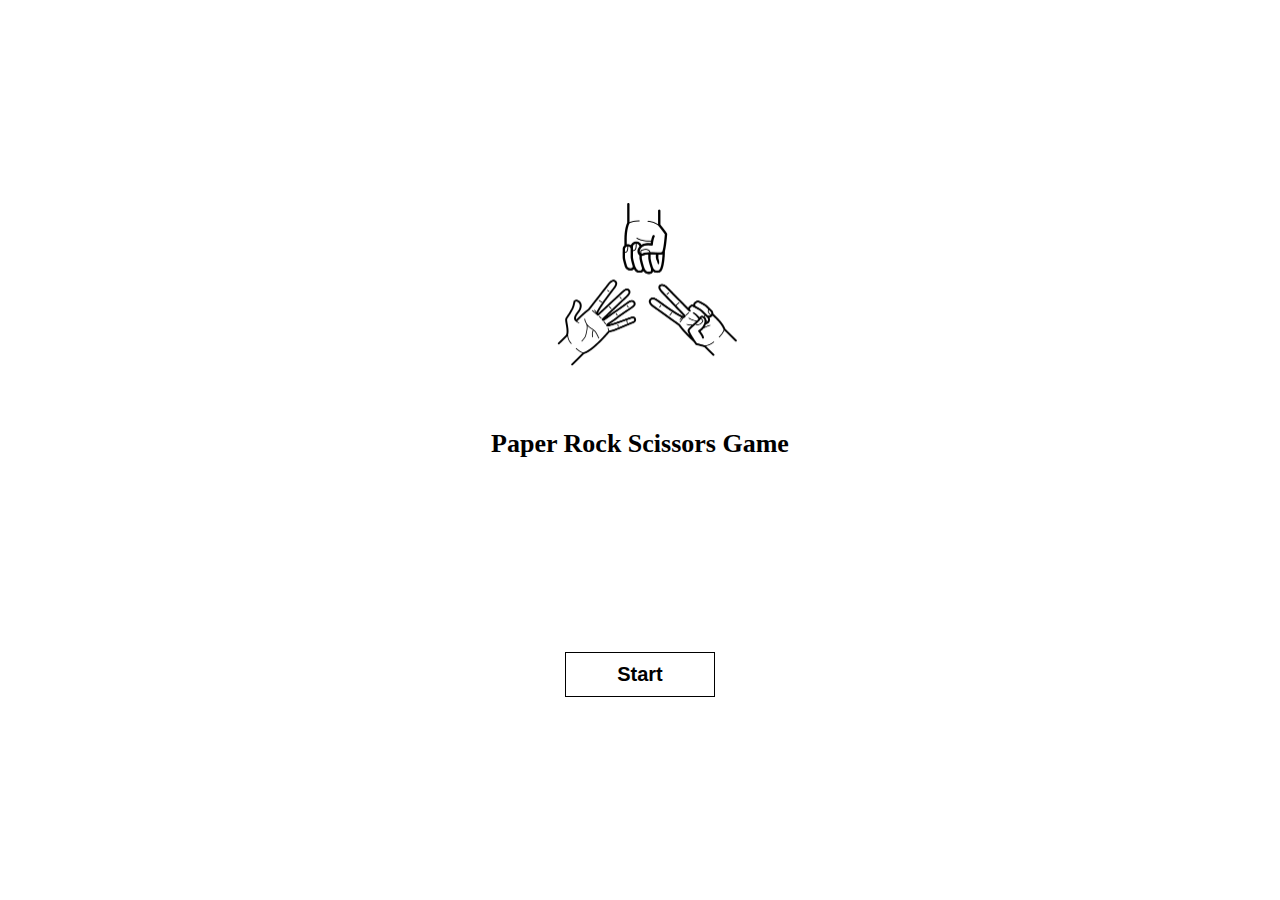
==== index.html @ 4ccbe16c "Merge pull request #3 from noldas/mobile-main-page" ====
<!DOCTYPE html>
<html lang="en">
  <head>
    <meta charset="UTF-8" />
    <meta
      name="viewport"
      content="width=device-width, user-scalable=no, initial-scale=1.0, maximum-scale=1.0, minimum-scale=1.0"
    />
    <meta http-equiv="X-UA-Compatible" content="ie=edge" />
    <link rel="stylesheet" href="/assets/styles/style.css" />
    <meta name="description" content="Rock Paper Scissors web game" />
    <title>Rock Paper Scissors</title>
  </head>
  <body>
    <nav>
      <div class="menu-container">
        <div class="menu-icon"></div>
        <div class="menu-icon"></div>
        <div class="menu-icon"></div>
      </div>
    </nav>
    <main>
      <div class="hero">
        <img src="/assets/images/hero.png" alt="rock paper scissors" />
        <h1>Paper Rock Scissors Game</h1>
      </div>
      <button>Start</button>
    </main>
  </body>
</html>
---- assets/styles/style.css ----
* {
  margin: 0;
  padding: 0;
  box-sizing: border-box;
}

body {
  max-width: 540px;
  margin: 0 auto;
  text-align: center;
}

nav .menu {
  display: flex;
  flex-direction: column;
  position: absolute;
  right: 15px;
  top: 15px;
  gap: 5px;
}

.menu-icons {
  width: 24px;
  height: 3px;
  background-color: black;
}

main {
  padding: 10px 30px;
  height: 100vh;
  display: flex;
  flex-direction: column;
  justify-content: space-evenly;
  align-items: center;
}

.hero img {
  max-width: 200px;
  margin-bottom: 50px;
}

.hero h1 {
  max-width: 300px;
  font-size: 26px;
}

main button {
  padding: 10px;
  width: 150px;
  border: 1px solid black;
  background-color: #fff;
  font-size: 20px;
  font-weight: 600;
}
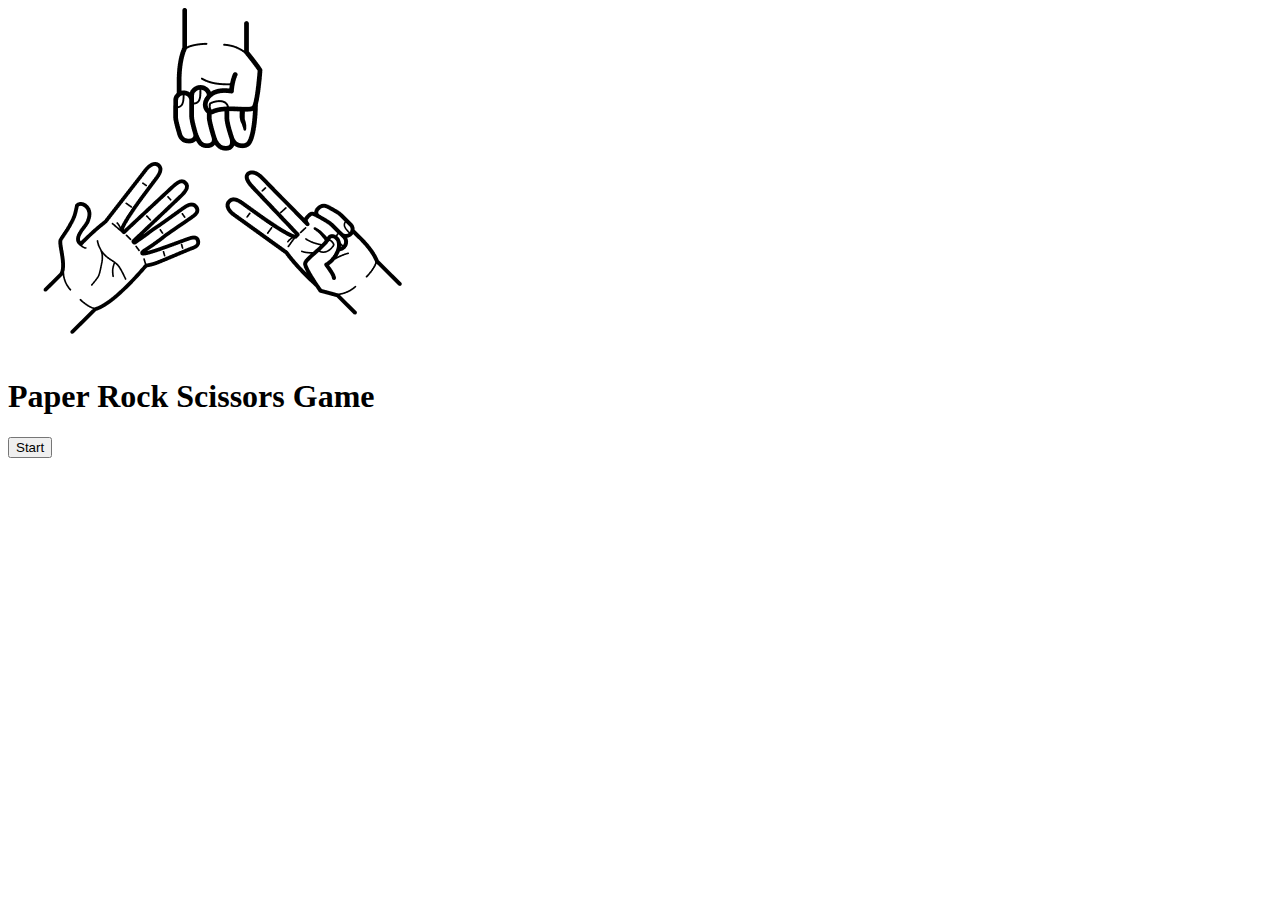
==== commit fd769c6b: "Update index.html" ====
--- a/index.html
+++ b/index.html
@@ -7,7 +7,7 @@
       content="width=device-width, user-scalable=no, initial-scale=1.0, maximum-scale=1.0, minimum-scale=1.0"
     />
     <meta http-equiv="X-UA-Compatible" content="ie=edge" />
-    <link rel="stylesheet" href="/assets/styles/style.css" />
+    <link rel="stylesheet" href="/assets/styles/index.css" />
     <meta name="description" content="Rock Paper Scissors web game" />
     <title>Rock Paper Scissors</title>
   </head>
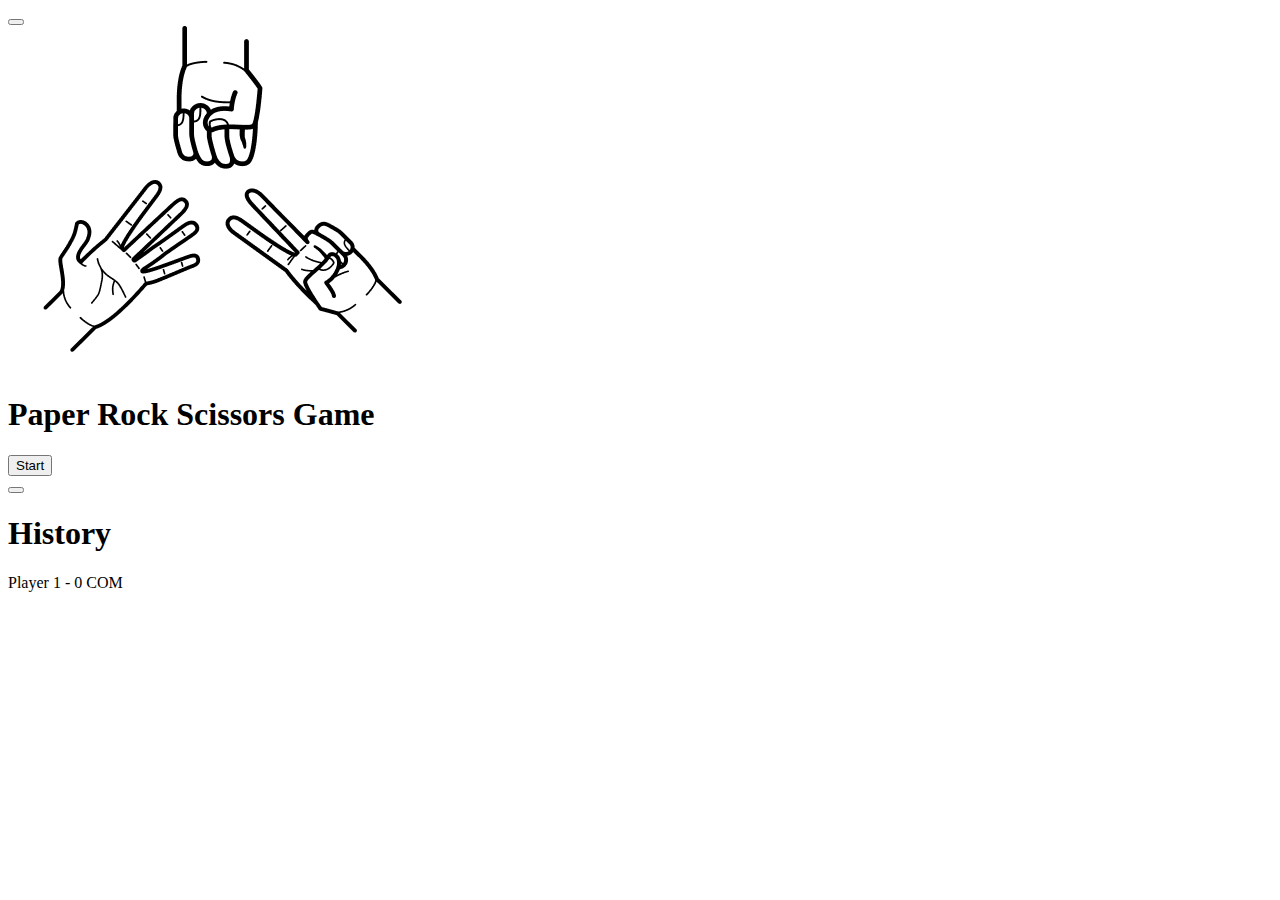
==== commit 5ca1fd31: "Update index.html" ====
--- a/index.html
+++ b/index.html
@@ -13,12 +13,13 @@
   </head>
   <body>
     <nav>
-      <div class="menu-container">
+      <button class="menu-container">
         <div class="menu-icon"></div>
         <div class="menu-icon"></div>
         <div class="menu-icon"></div>
-      </div>
+      </button>
     </nav>
+
     <main>
       <div class="hero">
         <img src="/assets/images/hero.png" alt="rock paper scissors" />
@@ -26,5 +27,19 @@
       </div>
       <button>Start</button>
     </main>
+    <aside>
+      <button class="x-mark-container">
+        <div class="x-mark-line 1"></div>
+        <div class="x-mark-line 2"></div>
+      </button>
+      <h1>History</h1>
+      <div class="history-score">
+        Player
+        <span id="player-history">1</span>
+        -
+        <span id="computer-history">0</span> COM
+      </div>
+    </aside>
+    <script src="./assets/js/index.js"></script>
   </body>
 </html>
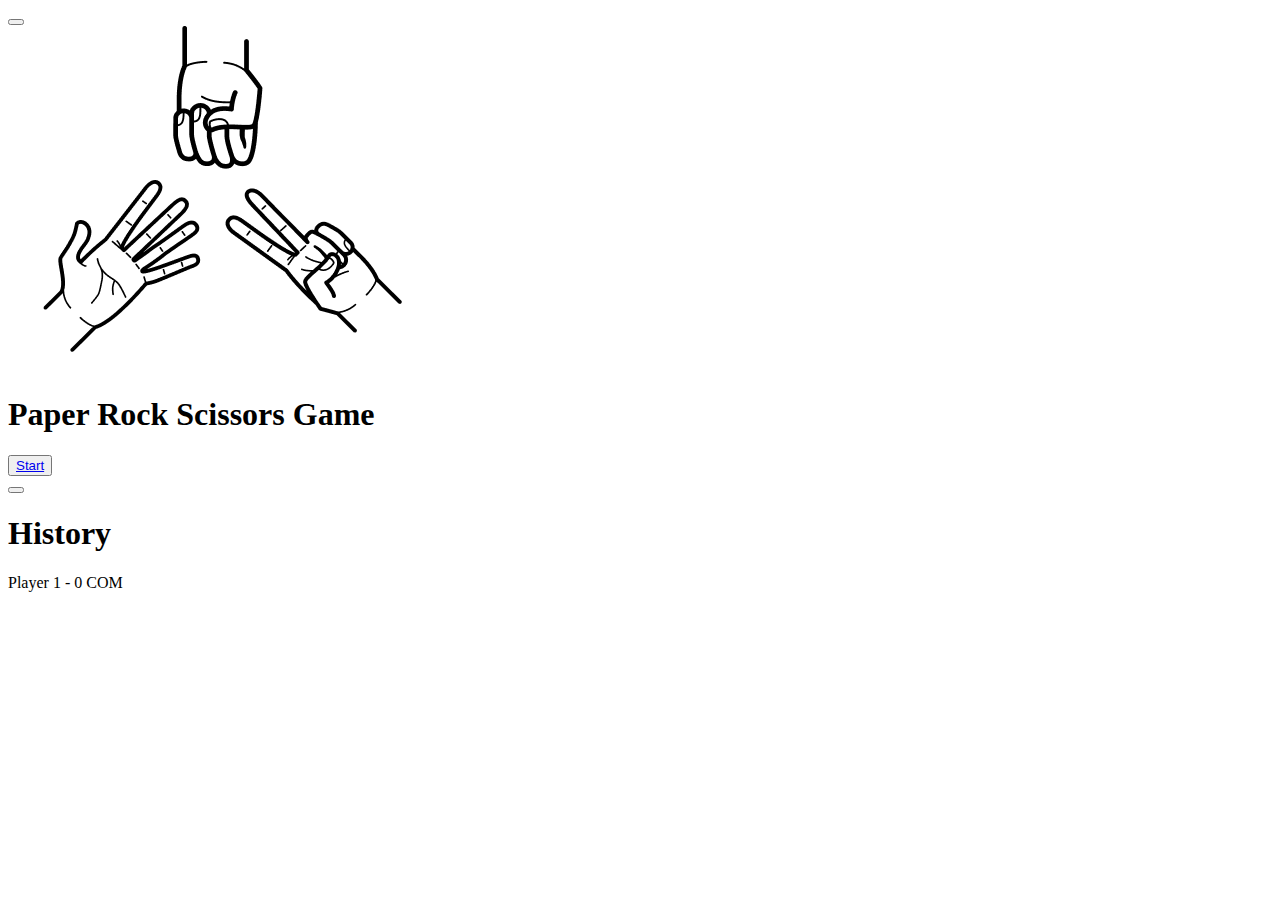
==== commit b545d70f: "Update : add new tag inside button tag" ====
--- a/index.html
+++ b/index.html
@@ -25,7 +25,7 @@
         <img src="/assets/images/hero.png" alt="rock paper scissors" />
         <h1>Paper Rock Scissors Game</h1>
       </div>
-      <button>Start</button>
+      <button><a href="./game-page.html">Start</a></button>
     </main>
     <aside>
       <button class="x-mark-container">
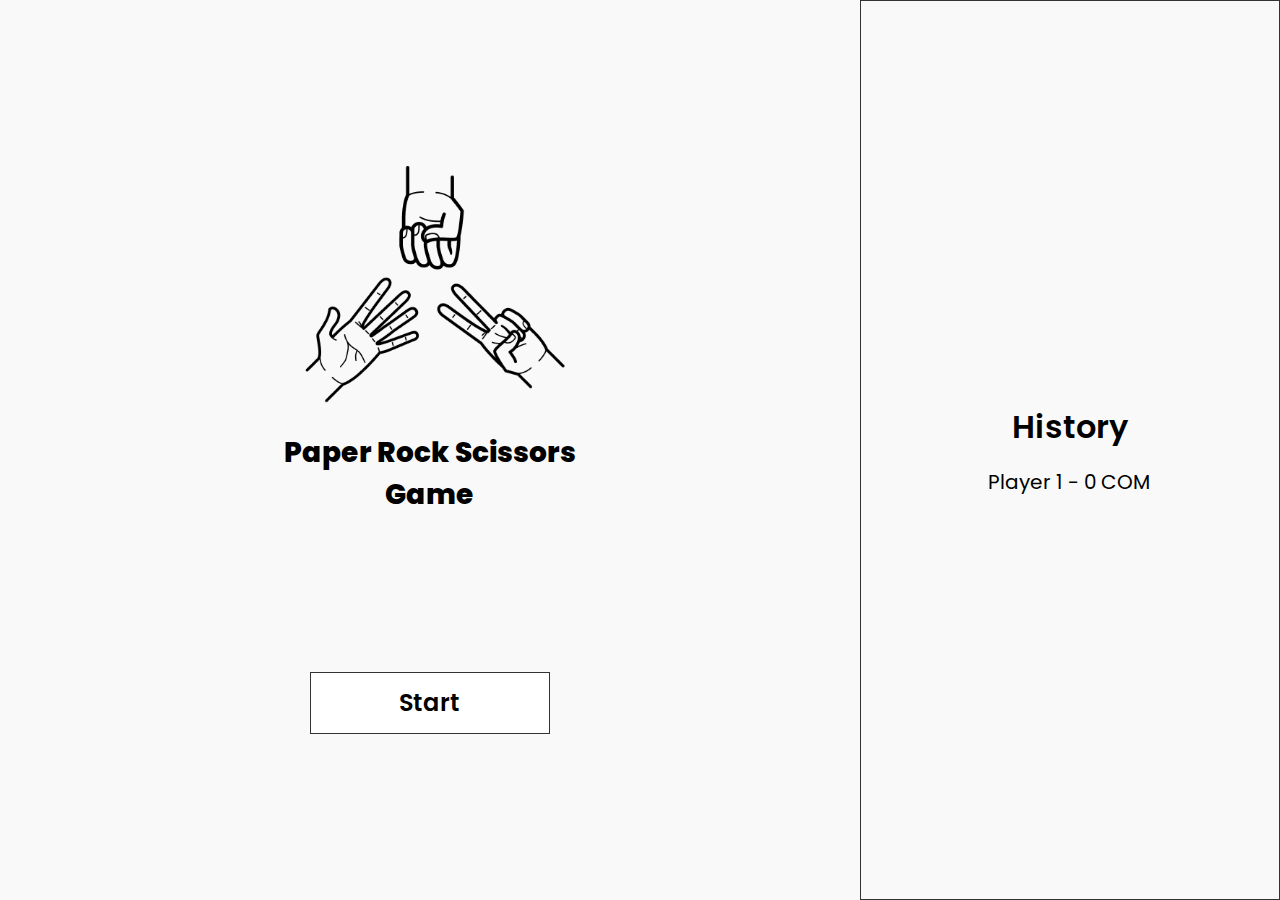
==== commit 220c88a6: "refactor: name convention for panel, button, element" ====
--- a/index.html
+++ b/index.html
@@ -27,19 +27,21 @@
       </div>
       <button><a href="./game-page.html">Start</a></button>
     </main>
-    <aside>
-      <button class="x-mark-container">
-        <div class="x-mark-line 1"></div>
-        <div class="x-mark-line 2"></div>
+    <aside id="menu-history">
+      <button class="close-container">
+        <div class="close-line 1"></div>
+        <div class="close-line 2"></div>
       </button>
       <h1>History</h1>
       <div class="history-score">
-        Player
-        <span id="player-history">1</span>
-        -
-        <span id="computer-history">0</span> COM
+        <span>Player </span>
+        <span id="history-player">1</span>
+        <span> - </span>
+        <span id="history-computer">0</span>
+        <span> COM</span>
       </div>
     </aside>
+
     <script src="./assets/js/index.js"></script>
   </body>
 </html>
--- a/assets/styles/index.css
+++ b/assets/styles/index.css
@@ -0,0 +1,187 @@
+@import url("https://fonts.googleapis.com/css2?family=Poppins:wght@400;500;600;700;800&display=swap");
+
+:root {
+  --main-color: #f9f9f9;
+  --black-color: #333333;
+  --white-color: #ffffff;
+}
+
+* {
+  margin: 0;
+  padding: 0;
+  border: 0;
+  font-size: 100%;
+  font: inherit;
+  box-sizing: border-box;
+}
+
+img {
+  max-width: 100%;
+  display: block;
+}
+
+button {
+  cursor: pointer;
+}
+
+a {
+  display: inline-block;
+  text-decoration: none;
+  color: inherit;
+}
+
+body {
+  max-width: 540px;
+  margin: 0 auto;
+  text-align: center;
+  background-color: var(--main-color);
+  line-height: 1.5;
+  -webkit-font-smoothing: antialiased;
+  font-family: "Poppins", sans-serif;
+}
+
+.menu-container {
+  display: flex;
+  flex-direction: column;
+  position: absolute;
+  right: 15px;
+  top: 15px;
+  gap: 5px;
+  cursor: pointer;
+}
+
+.menu-icon {
+  width: 24px;
+  height: 3px;
+  background-color: var(--black-color);
+}
+
+main {
+  padding: 10px 30px;
+  height: 100vh;
+  width: 100%;
+  display: flex;
+  flex-direction: column;
+  justify-content: space-evenly;
+  align-items: center;
+}
+
+.hero > img {
+  max-width: 289px;
+  -o-object-fit: cover;
+  object-fit: cover;
+  background-size: cover;
+  margin-bottom: 1em;
+}
+
+.hero > h1 {
+  max-width: 300px;
+  font-size: 28px;
+  font-weight: 800;
+}
+
+main button {
+  padding: 0.5em;
+  width: 30%;
+  border: 1px solid var(--black-color);
+  background-color: var(--white-color);
+  font-size: 24px;
+  font-weight: 600;
+  font-family: "Poppins", sans-serif;
+  transition: all 0.25s;
+}
+
+button > a {
+  width: 100%;
+}
+
+main > button:hover {
+  box-shadow: -10px 10px 0px #333333;
+  transform: scale(1.015);
+}
+
+aside {
+  height: 30vh;
+  top: -1000px;
+  left: 0;
+  right: 0;
+  position: absolute;
+  display: flex;
+  align-items: center;
+  flex-direction: column;
+  justify-content: center;
+  background-color: rgba(238, 238, 238, 98%);
+  transition: all 0.25s;
+}
+
+aside > h1 {
+  font-size: 2rem;
+  margin-bottom: 0.5em;
+  font-weight: 600;
+}
+
+.close-container {
+  display: flex;
+  flex-direction: column;
+  background-color: red;
+  position: absolute;
+  align-items: center;
+  justify-content: center;
+  right: 1.65em;
+  top: 1.575em;
+  transform: rotate(45deg);
+}
+
+.close-line {
+  position: absolute;
+  width: 24px;
+  height: 3px;
+  background-color: var(--black-color);
+  transform-origin: center center;
+}
+
+.close-container :nth-child(1) {
+  transform: rotate(90deg);
+}
+.close-container :nth-child(2) {
+  transform: rotate(-0deg);
+}
+
+/* Media queries */
+@media screen and (min-width: 420px) {
+}
+
+@media screen and (min-width: 640px) {
+}
+
+@media screen and (min-width: 900px) {
+  body {
+    max-width: 100%;
+    display: flex;
+    justify-content: space-between;
+    margin: 0;
+  }
+
+  aside {
+    position: static;
+    width: 50%;
+    background-color: inherit;
+    border: 1px solid var(--black-color);
+    height: 100vh;
+  }
+
+  nav,
+  .close-container,
+  .menu-container {
+    display: none;
+  }
+
+  .history-score {
+    font-size: 1.25em;
+  }
+}
+
+@media screen and (min-width: 1200px) {
+}
+
+/* End main and the main children styles */
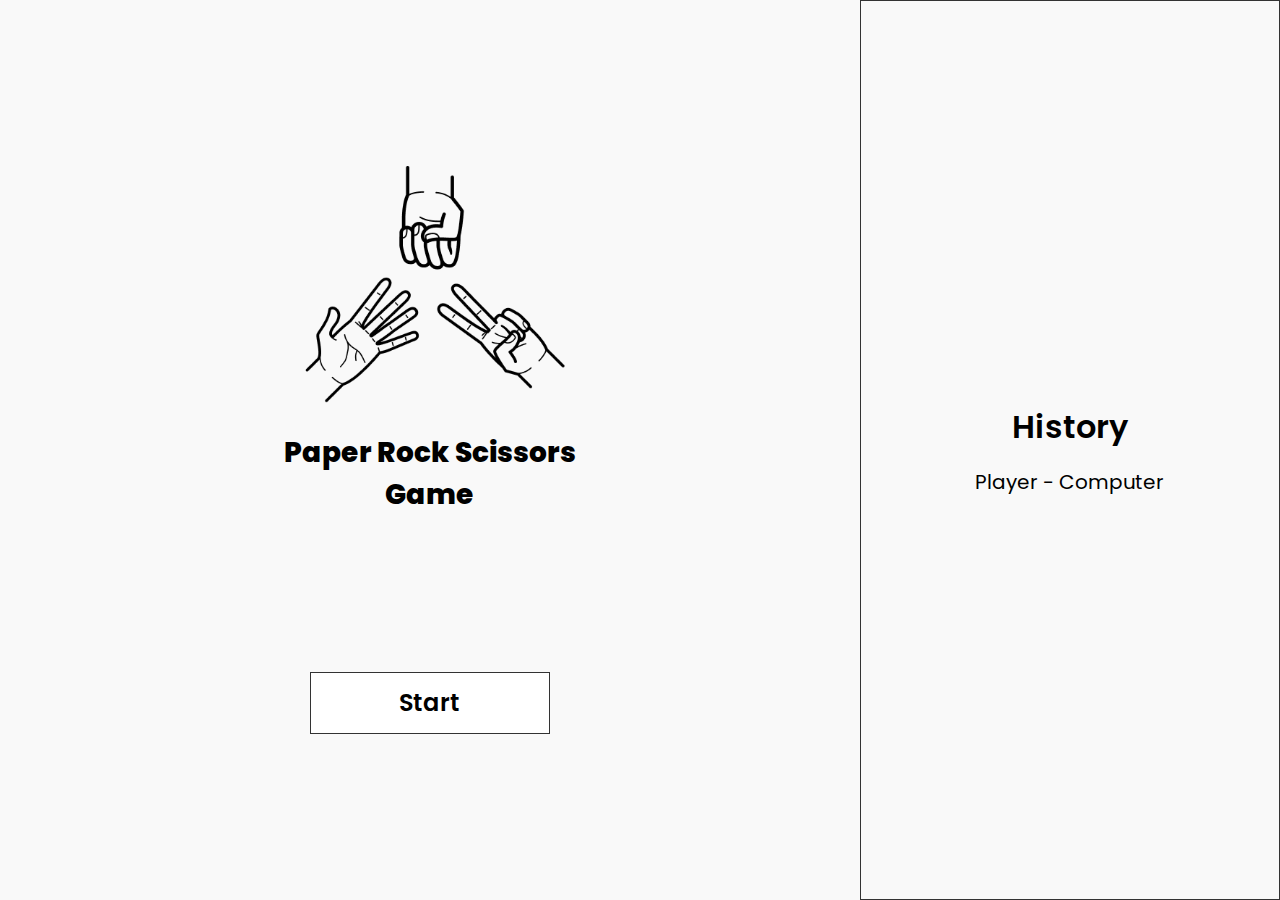
==== commit 3818bf25: "Update index.html" ====
--- a/index.html
+++ b/index.html
@@ -25,9 +25,9 @@
         <img src="/assets/images/hero.png" alt="rock paper scissors" />
         <h1>Paper Rock Scissors Game</h1>
       </div>
-      <button><a href="./game-page.html">Start</a></button>
+      <button><a href="/game-page">Start</a></button>
     </main>
-    <aside id="menu-history">
+    <aside id="panel-history">
       <button class="close-container">
         <div class="close-line 1"></div>
         <div class="close-line 2"></div>
@@ -35,13 +35,13 @@
       <h1>History</h1>
       <div class="history-score">
         <span>Player </span>
-        <span id="history-player">1</span>
+        <span id="history-player"></span>
         <span> - </span>
-        <span id="history-computer">0</span>
-        <span> COM</span>
+        <span id="history-computer"></span>
+        <span> Computer</span>
       </div>
     </aside>
 
-    <script src="./assets/js/index.js"></script>
+    <script type="module" src="/assets/js/index.js"></script>
   </body>
 </html>
